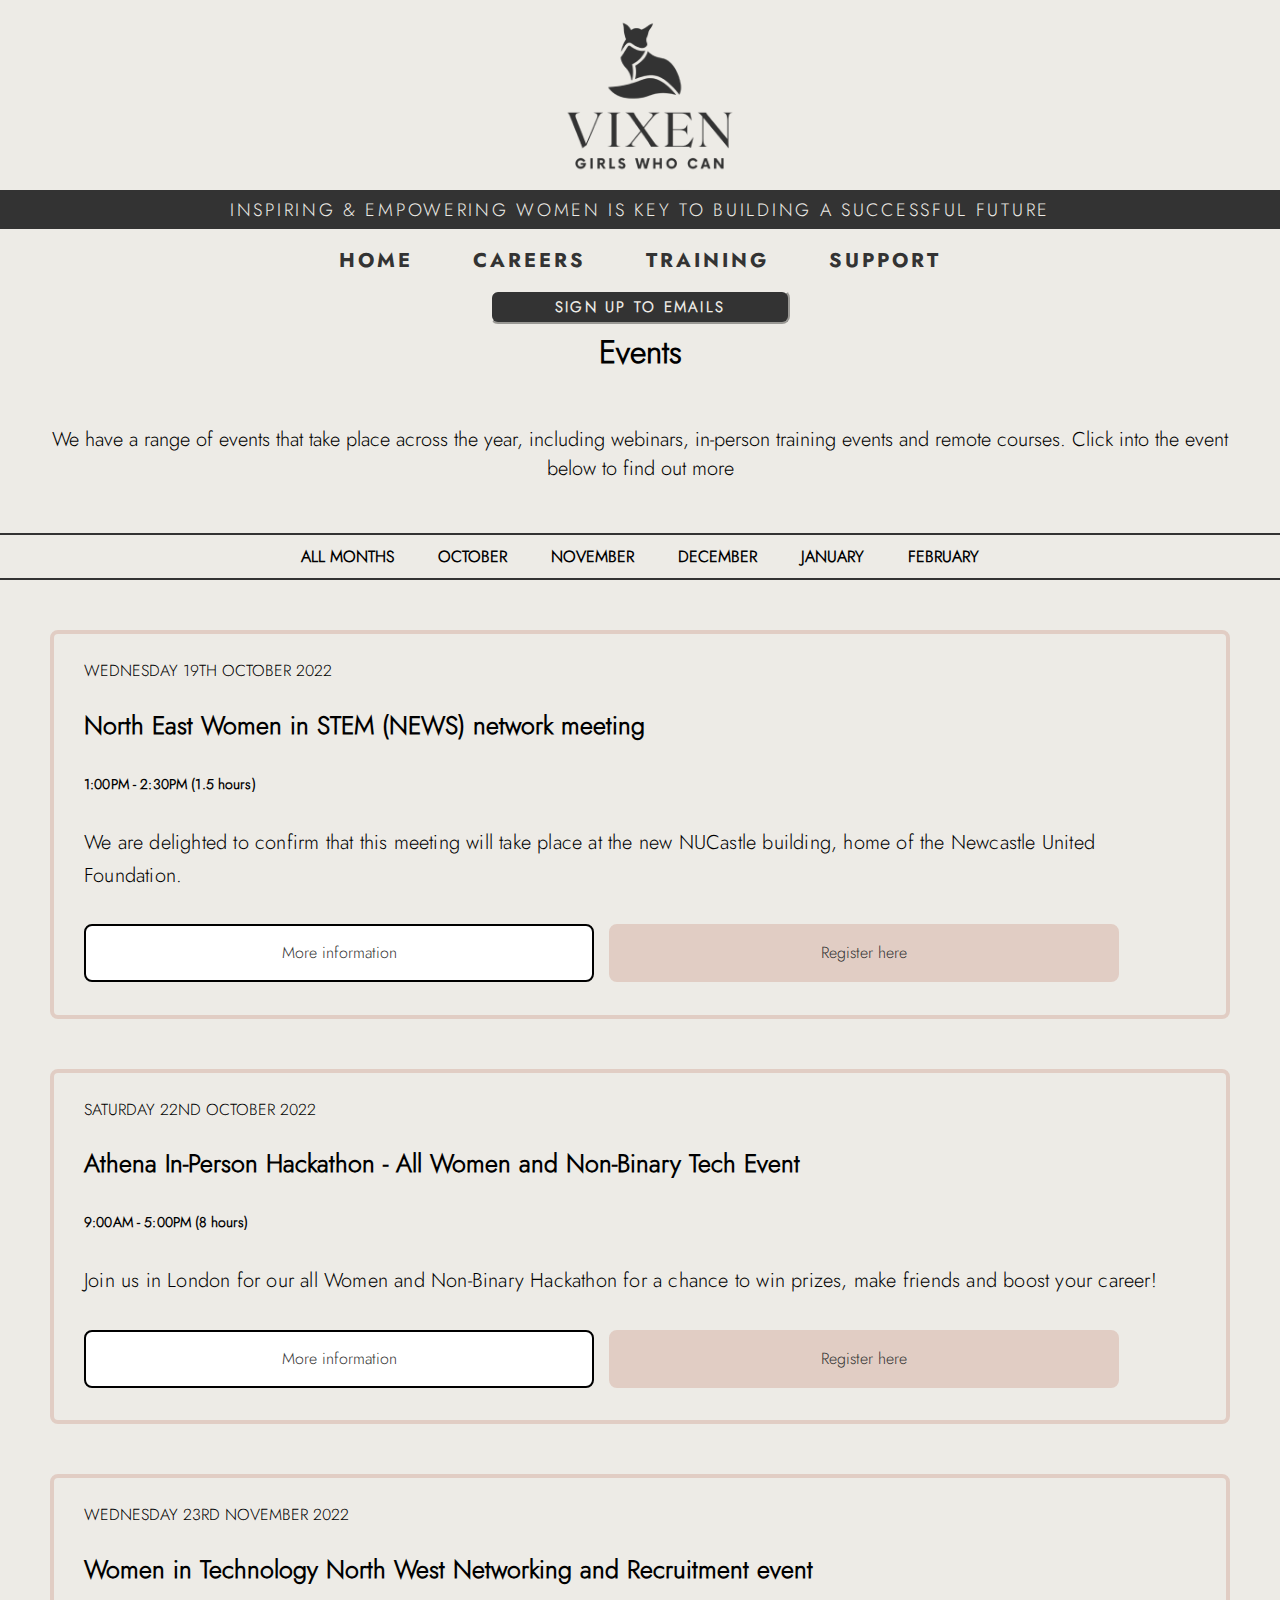
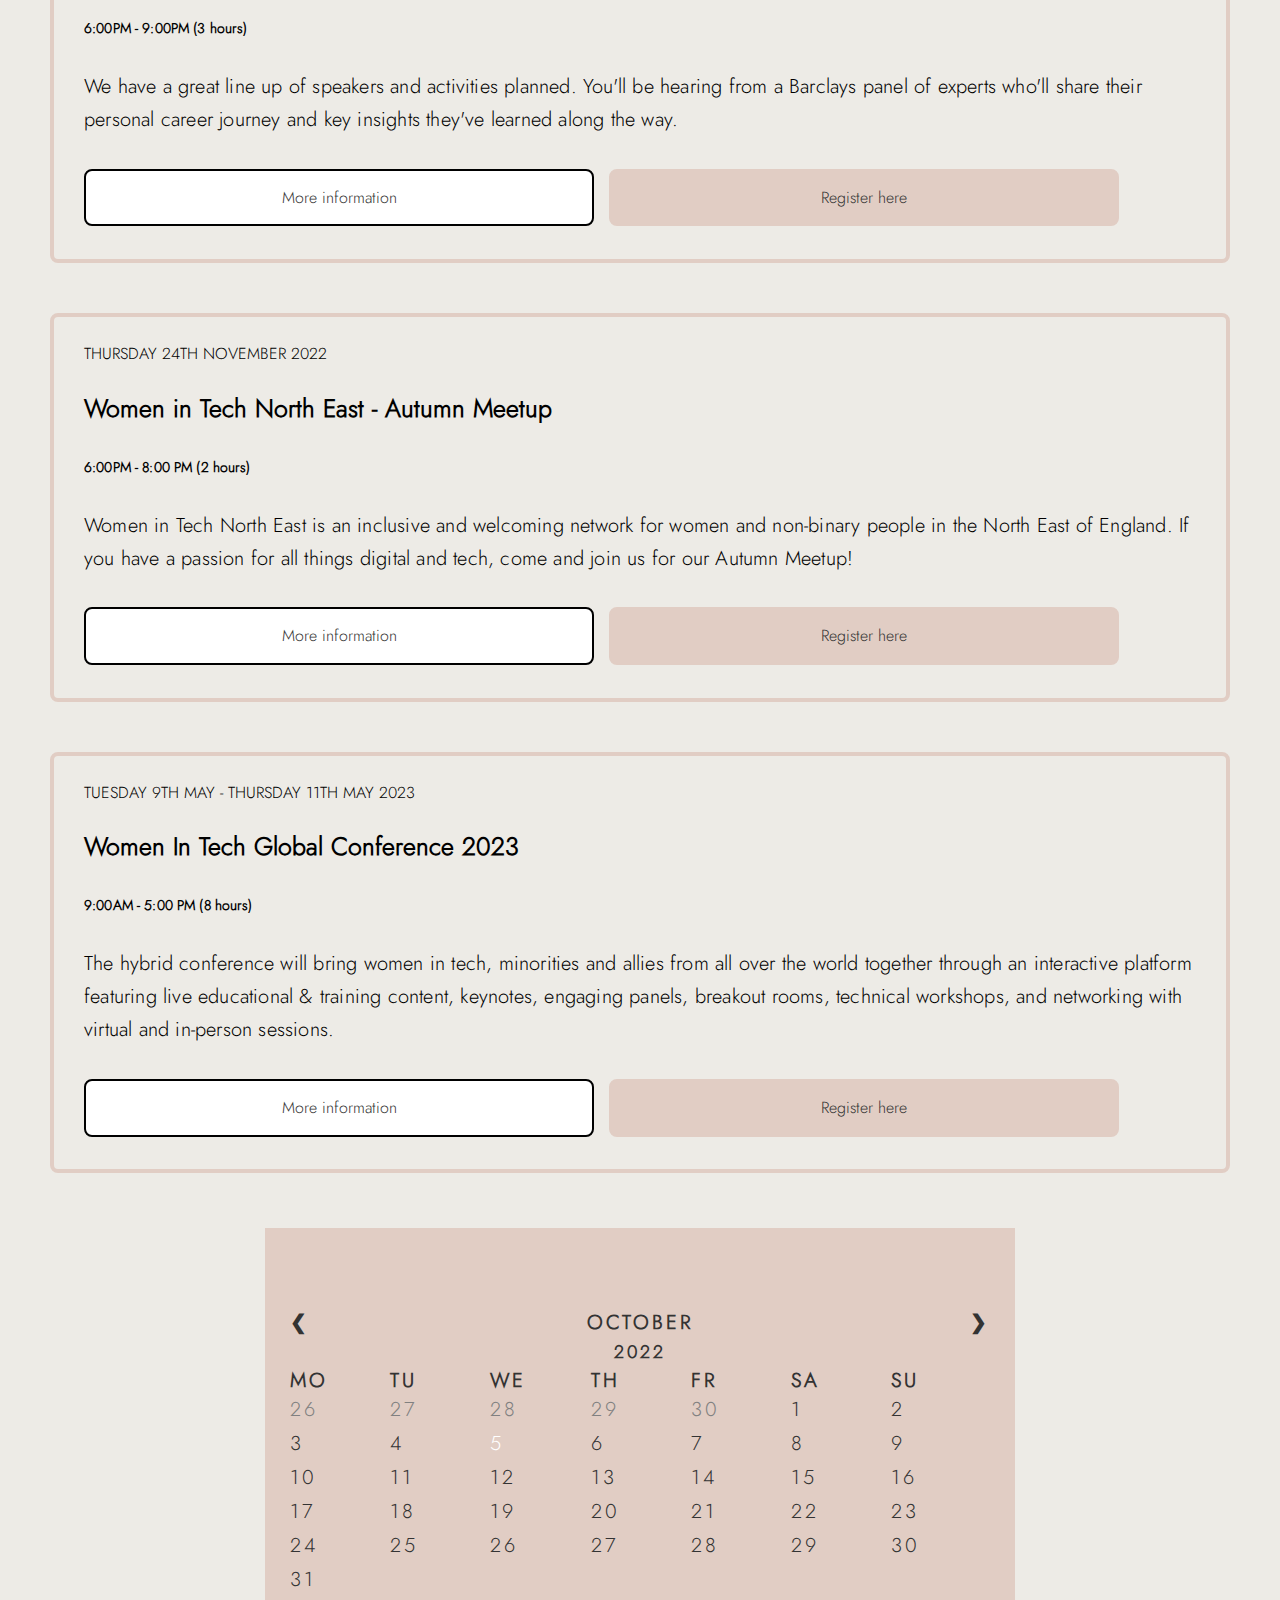
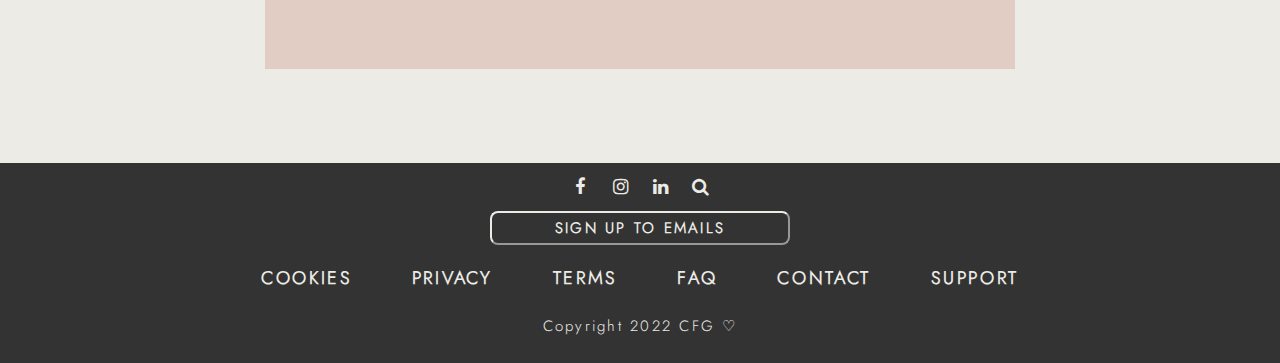
==== Events.html @ a53669ac "Added mobile compatible css Reorganised site structure" ====
<!DOCTYPE html dir="ltr" lang=en-GB">
<html>

<head>
    <meta charset="UTF-8" />
    <meta http-equiv="X-UA-Compatible" content="IE=edge" />
    <meta name="viewport" content="width=device-width, initial-scale=1.0" />

    <link href="Content/CSS/Nav.css" rel="stylesheet">
    <link href="Content/CSS/Events.css" rel="stylesheet">
    <link href="Content/CSS/BaseCode.css" rel="stylesheet">
    <link rel="stylesheet" href="https://cdnjs.cloudflare.com/ajax/libs/font-awesome/4.7.0/css/font-awesome.min.css" />
</head>

<body>
    <header>
        <div class="header">
            <div class="logo">
                <img src="Content/Images/Vixen.png" />
            </div>
            <div style="display:none;">
                <div id="login">login</div>
                <div id="SignUp">signup</div>
            </div>
            <div class="TitleBar">
                <p>
                    INSPIRING & EMPOWERING WOMEN IS KEY TO BUILDING A SUCCESSFUL FUTURE
                </p>
            </div>
        </div>
        <nav>
            <ul>                
                <li id="AboutUs"><a href="Index.html">Home</a></li>
                <li id="navCareers" class="drop">
                    Careers
                    <ul class="dropDown">
                        <li class="sub-menu"><a href="LinkNotWorkingPage.html">Training</a></li>
                        <li class="sub-menu"><a href="LinkNotWorkingPage.html">CV Guide</a></li>
                    </ul>
                </li>
                <li id="navTraining" class="drop">
                    Training
                    <ul class="dropDown">
                        <li class="sub-menu"><a href="LinkNotWorkingPage.html">css</a></li>
                        <li class="sub-menu"><a href="LinkNotWorkingPage.html">javascript</a></li>
                        <li class="sub-menu"><a href="LinkNotWorkingPage.html">php</a></li>
                        <li class="sub-menu"><a href="LinkNotWorkingPage.html">python</a></li>
                    </ul>
                </li>
                <li class="drop">
                    Support
                    <ul class="dropDown">
                        <li class="sub-menu"><a href="LinkNotWorkingPage.html">Network</a></li>
                        <li class="sub-menu"><a href="events.html">Events</a></li>
                        <li class="sub-menu"><a href="LinkNotWorkingPage.html">Contact Us</a></li>
                        <li class="sub-menu"><a href="LinkNotWorkingPage.html">Blog</a></li>
                    </ul>
                </li>
            </ul>
        </nav>
        <div id="signUptoEmails" class="buttonDiv">
            <button id="signup" class="button buttonLight" onclick="signMeUp()">Sign up to emails</button>
        </div>
    </header>

    <h1>Events</h1>
    <div class="description">
        <p>
            We have a range of events that take place across the year, including webinars, in-person training events and
            remote courses. Click into the event below to find out more
        </p>
    </div>
    <div class="months">
        <p>ALL MONTHS</p>
        <p>OCTOBER</p>
        <p>NOVEMBER</p>
        <p>DECEMBER</p>
        <p>JANUARY</p>
        <p>FEBRUARY</p>
    </div>
    <div class="eventsbox">
        <p>WEDNESDAY 19TH OCTOBER 2022</p>
        <div class="title">
            <p><strong>North East Women in STEM (NEWS) network meeting</strong></p>
        </div>
        <div class="time">
            <p><strong>1:00PM - 2:30PM (1.5 hours)</strong></p>
        </div>
        <div class="info">
            <p>
                We are delighted to confirm that this meeting will take place at the new NUCastle building, home of the
                Newcastle United Foundation.
            </p>
        </div>
        <div class="container">
            <div class="btn1">
                <a style="color: #333333;"
                   href=https://www.eventbrite.co.uk/e/north-east-women-in-stem-news-network-meeting-tickets-388492761307>
                    More
                    information
                </a>
            </div>
            <div class="btn2">
                <a style="color: #333333;"
                   href=https://www.eventbrite.co.uk/e/north-east-women-in-stem-news-network-meeting-tickets-388492761307>
                    Register
                    here
                </a>
            </div>
        </div>
    </div>
    <div class="eventsbox">
        <p>SATURDAY 22ND OCTOBER 2022</p>
        <div class="title">
            <p><strong>Athena In-Person Hackathon - All Women and Non-Binary Tech Event</strong></p>
        </div>
        <div class="time">
            <p><strong>9:00AM - 5:00PM (8 hours)</strong></p>
        </div>
        <div class="info">
            <p>
                Join us in London for our all Women and Non-Binary Hackathon for a chance to win prizes, make friends and
                boost your career!
            </p>
        </div>
        <div class="container">
            <div class="btn1">
                <a style="color: #333333;"
                   href=https://www.eventbrite.co.uk/e/athena-in-person-hackathon-all-women-and-non-binary-tech-event-tickets-398777784087?aff =erelexpmlt>
                    More
                    information
                </a>
            </div>
            <div class="btn2">
                <a style="color: #333333;"
                   href=https://www.eventbrite.co.uk/e/athena-in-person-hackathon-all-women-and-non-binary-tech-event-tickets-398777784087?aff =erelexpmlt>
                    Register
                    here
                </a>
            </div>
        </div>
    </div>
    <div class="eventsbox">
        <p>WEDNESDAY 23RD NOVEMBER 2022</p>
        <div class="title">
            <p><strong>Women in Technology North West Networking and Recruitment event</strong></p>
        </div>
        <div class="time">
            <p><strong>6:00PM - 9:00PM (3 hours)</strong></p>
        </div>
        <div class="info">
            <p>
                We have a great line up of speakers and activities planned. You'll be hearing from a Barclays panel of
                experts who'll share their personal career journey and key insights they've learned along the way.
            </p>
        </div>
        <div class="container">
            <div class="btn1">
                <a style="color: #333333;"
                   href=https://www.eventbrite.co.uk/e/women-in-technology-north-west-networking-and-recruitment-event-tickets-411540828697?aff =ebdssbdestsearch&keep_tld =1>
                    More
                    information
                </a>
            </div>
            <div class="btn2">
                <a style="color: #333333;"
                   href=https://www.eventbrite.co.uk/e/women-in-technology-north-west-networking-and-recruitment-event-tickets-411540828697?aff =ebdssbdestsearch&keep_tld =1>
                    Register
                    here
                </a>
            </div>
        </div>
    </div>
    <div class="eventsbox">
        <p>THURSDAY 24TH NOVEMBER 2022</p>
        <div class="title">
            <p><strong>Women in Tech North East - Autumn Meetup</strong></p>
        </div>
        <div class="time">
            <p><strong>6:00PM - 8:00 PM (2 hours)</strong></p>
        </div>
        <div class="info">
            <p>
                Women in Tech North East is an inclusive and welcoming network for women and non-binary people in the
                North East of England. If you have a passion for all things digital and tech, come and join us for our
                Autumn Meetup!
            </p>
        </div>
        <div class="container">
            <div class="btn1">
                <a style="color: #333333;"
                   href=https://allevents.in/gateshead/women-in-tech-north-east-autumn-meetup/10000405834330407>
                    More
                    information
                </a>
            </div>
            <div class="btn2">
                <a style="color: #333333;"
                   href=https://allevents.in/gateshead/women-in-tech-north-east-autumn-meetup/10000405834330407>
                    Register
                    here
                </a>
            </div>
        </div>
    </div>
    <div class="eventsbox">
        <p>TUESDAY 9TH MAY - THURSDAY 11TH MAY 2023</p>
        <div class="title">
            <p><strong>Women In Tech Global Conference 2023</strong></p>
        </div>
        <div class="time">
            <p><strong>9:00AM - 5:00 PM (8 hours)</strong></p>
        </div>
        <div class="info">
            <p>
                ​​​The hybrid conference will bring women in tech, minorities and allies from all over the world together
                through an interactive platform featuring live educational & training content, keynotes, engaging
                panels, breakout rooms, technical workshops, and networking with virtual and in-person sessions.
            </p>
        </div>
        <div class="container">
            <div class="btn1">
                <a style="color: #333333;" href=https://shop.womentech.net/collections/frontpage>
                    More
                    information
                </a>
            </div>
            <div class="btn2">
                <a style="color: #333333;" href=https://www.womentech.net/register-interest>
                    Register
                    here
                </a>
            </div>
        </div>
    </div>
    <div class="calendar">
        <div class="month">
            <ul>
                <li class="prev">&#10094;</li>
                <li class="next">&#10095;</li>
                <li class="current">OCTOBER<br><span style="font-size:18px">2022</span></li>
            </ul>
            <ul class="weekdays">
                <li>Mo</li>
                <li>Tu</li>
                <li>We</li>
                <li>Th</li>
                <li>Fr</li>
                <li>Sa</li>
                <li>Su</li>
            </ul>
            <ul class="days">
                <li><span class="past">26</span></li>
                <li><span class="past">27</span></li>
                <li><span class="past">28</span></li>
                <li><span class="past">29</span></li>
                <li><span class="past">30</span></li>
                <li>1</li>
                <li>2</li>
                <li>3</li>
                <li>4</li>
                <li><span class="active">5</span></li>
                <li>6</li>
                <li>7</li>
                <li>8</li>
                <li>9</li>
                <li>10</li>
                <li>11</li>
                <li>12</li>
                <li>13</li>
                <li>14</li>
                <li>15</li>
                <li>16</li>
                <li>17</li>
                <li>18</li>
                <li>19</li>
                <li>20</li>
                <li>21</li>
                <li>22</li>
                <li>23</li>
                <li>24</li>
                <li>25</li>
                <li>26</li>
                <li>27</li>
                <li>28</li>
                <li>29</li>
                <li>30</li>
                <li>31</li>
        </div>
    </div>
</body>
<footer>
    <div id="socialMediaIcons">
        <a href="https://www.facebook.com/codefirstgirls/" class="fa fa-facebook" target="_blank"></a>
        <a href="https://www.instagram.com/codefirstgirls/?hl=en" class="fa fa-instagram" target="_blank"></a>
        <a href="https://www.linkedin.com/company/code-first-girls" class="fa fa-linkedIn" target="_blank"></a>
        <a href="https://www.google.co.uk" class="fa fa-search" target="_blank"></a>
    </div>
    <div id="signUptoEmails">
        <button>Sign up to emails</button>
    </div>

    <nav class="footer">
        <ul>
            <li>Cookies</li>
            <li>Privacy</li>
            <li>Terms</li>
            <li>FAQ</li>
            <li>Contact</li>
            <li>Support</li>
        </ul>
    </nav>
    <div class="Copyright">Copyright 2022 CFG ♡</div>
</footer>

</html>
---- Content/CSS/Nav.css ----
@font-face {
    font-family: "JostBold";
    src: url(../Fonts/Jost-Bold.ttf);
}

nav {
    margin-top: 25px;
    font-family: "JostBold";  
    z-index: 10;
}
 
 nav ul {
    display: flex;
    align-items: center;
    justify-content: center;
    list-style: none;
    gap: 10px;
    margin: 0
  }

  nav ul li {
    padding: 10px 25px;
    color: #333333;
    text-transform: uppercase;
    font-weight: 700;
    letter-spacing: 0.15em;
    cursor: pointer;
    font-size: 20px;
    
  }
  nav ul li:hover {
      background: rgba(255, 255, 255, 0.7);
      color: black;
      transition: all 0.3s ease-in-out;
  }

  /* drop down */

  .drop {
    position: relative;
    z-index: 10;
  }
  .dropDown {
    position: absolute;
    gap: 15px;
    flex-direction: column;
    top: calc(100%);
    left: 0%;
    width: 100%;
    opacity: 0;
    visibility: hidden;
    background-color:rgba(255, 255, 255, 1);
    z-index: 10;  
  }

  .dropDown:first-child {
    padding-top: 10px;
  }

  .drop:hover .dropDown {
    opacity: 1;
    visibility: visible;
    transition: all 0.4s ease-in;
  }

  .dropDown li {
    white-space: nowrap;  
  }

  .dropDown .sub-menu:hover {
    background: rgba(255, 255, 255, 1);
    color: #333333;
  }
  .sub-menu {
    width: 100%;
    text-align: center;
    padding-top: 0px;
    padding-bottom: 0px;
    padding-left: 0px;
    padding-right: 0px;
    z-index: 10;
    
  }

@media screen and (max-width:800px) {

    nav {
        margin-top: 0px
    }

    nav ul li {
        padding-left:10px;
        padding-right:10px;
    }

    #home, #navCareers, #navTraining, #navTerms, #navContact #navFAQ {
        display:none;
    }
}
---- Content/CSS/Events.css ----
@font-face {
    font-family: "JostNormal";
    src: url(../Fonts/Jost-Light.ttf);
}

* {
    margin: 0;
    padding: 0;
}

body {
    background-color: EDEBE6;
    font-family: "JostNormal";
}

.header {
    height: 211px;
    width: 100%;
    left: 0px;
    right: 0px;
}

.header img {
    position: absolute;
    width: 198px;
    height: 178px;
    left: calc(50% - 89px);
    top: 13px;
}

#SignUp,
#login {
    float: right;
}

.logo {
    padding-bottom: 20px;
}

.TitleBar {
    position: relative;
    width: 100%;
    height: 39px;
    top: 170px;
    background: #333333;
    color: #edebe6;
    letter-spacing: 0.15em;
    display: flex;
    align-items: center;
    text-align: center;
    justify-content: center;
    font-size: 18px;
    font-weight: 400;
}


#socialMediaIcons {
    display: flex;
    justify-content: center;
    align-items: center;
    padding-top: 5px;
}

#socialMediaIcons a {
    color: #edebe6;
}

.fa,
.fa:visited {
    color: #edebe6;
    padding: 5px;
    font-size: 20px;
    margin: 5px;
    width: 20px;
    text-align: center;
    text-decoration: none;
}

.fa:hover {
    opacity: 0.7;
    transition: all 0.3s ease-in-out;
}

#signUptoEmails {
    display: flex;
    justify-content: center;
    align-items: center;
}

#signUptoEmails button {
    background-color: #333333;
    color: #edebe6;
    border-radius: 8px;
    border-color: #edebe6;
    margin: 5px;
    padding: 10px;

    font-family: "JostNormal";
    font-style: normal;
    font-weight: 500;
    font-size: 15px;
    line-height: 20px;
    text-align: center;
    letter-spacing: 0.15em;
}

#signUptoEmails button:hover {
    background-color: #edebe6;
    color: #333333;
    transition: all 0.3s ease-in-out;
}

footer {
    height: 200px;
    margin-top: 15px;
}

.footer ul li,
footer {
    background-color: #333333;
    color: #edebe6;
    font-family: "JostNormal";
    font-size: 18px;
}

.Copyright {
    font-size: 15px;
    line-height: 50px;
    text-align: center;
    font-weight: 300;
    letter-spacing: 0.15em;
}

.footer {
    margin-top: 5px;
}

.search {
    background-color: gray;
    display: flex;
    flex-direction: column;
    align-items: flex-start;
    padding: 0px;
    gap: 30px;
    width: 1199px;
    height: 66px;

}

h1 {
    text-align: center;
}

.description {
    font-size: 20px;
    text-align: center;
    padding: 50px;
    display: flex;
    align-items: center;
    flex-direction: column;
}

.months {
    flex-direction: row;
    align-items: center;
    text-align: center;
    justify-content: center;
    display: flex;
    gap: 44px;
    padding: 10px;
    font-weight: bold;
    border-top: 2px solid #333333;
    border-bottom: 2px solid #333333;
}

.eventsbox {
    background-color: #EDEBE6;
    display: block;
    padding: 60px;
    border: solid #E1CDC4 4px;
    display: flex;
    flex-direction: column;
    justify-content: center;
    align-items: flex-start;
    padding: 30px;
    gap: 30px;
    border-radius: 8px;
    margin: 50px;
    line-height: 85%;
}

.title {
    font-style: normal;
    font-weight: 700;
    font-size: 25px;
    line-height: 140.62%;
}

.time {
    font-style: normal;
    font-weight: 700;
    font-size: 14px;
    line-height: 165%;
    letter-spacing: 0.01em;
}

.info {
    font-style: normal;
    font-weight: 500;
    font-size: 20px;
    line-height: 165%;
    letter-spacing: 0.01em;
}

.btn1 {
    color: #333333;
    padding: 20px 40px;
    gap: 10px;
    background-color: white;
    border: solid black 2px;
    border-radius: 8px;
    width: 100%;
    display: inline-block;
    text-align: center;

}

.btn2 {
    color: #333333;
    padding: 20px 40px;
    gap: 10px;
    background-color: #E1CDC4;
    border: solid #E1CDC4 2px;
    border-radius: 8px;
    width: 100%;
    display: inline-block;
    text-align: center;

}

a:link {
    color: #333333;
    text-decoration: none;
}

a:visited {
    color: #333333;
    text-decoration: none;
}

a:hover {
    color: #E1CDC4;
    text-decoration: none;
}

a:active {
    color: #333333;
    text-decoration: none;
}

.container {
    display: flex;
    align-items: center;
    justify-content: center;
    flex-direction: row;
    padding: 0px;
    gap: 15px;
    height: 63px;
    width: 1035px;

}

.calendar {
    width: 700px;
    height: 400px;
    padding: 25px 30px 100px calc(50% - 350px);
    display: flex;
    flex-direction: column;
    justify-content: center;
    align-items: center;
    align-content: center;

}

.month {
    padding: 70px 25px;
    width: 100%;
    background: #E1CDC4;
}

.month ul {
    margin: 0;
    padding: 0;
}

.month ul li {
    color: #333333;
    font-size: 20px;
    text-transform: uppercase;
    letter-spacing: 3px;
    list-style-type: none;
}

.month .prev {
    float: left;
    padding-top: 10px;
    list-style-type: none;
    font-weight: bolder;
}

.month .next {
    float: right;
    padding-top: 10px;
    list-style-type: none;
    font-weight: bolder;
}

.month .current {
    padding-top: 10px;
    text-align: center;
    list-style-type: none;
    font-weight: bolder;
}

.weekdays {
    margin: 0;
    padding: 10px 0;
    background-color: #E1CDC4;
    font-weight: bold;
}

.weekdays li {
    display: inline-block;
    width: 13.6%;
    color: #333333;
}

.days {
    padding: 10px 0;
    background: #E1CDC4;
    margin: 0;
}

.days li {
    list-style-type: none;
    display: inline-block;
    width: 13.6%;
    margin-bottom: 5px;
    font-size: 12px;
    color: #E1CDC4;
}

.days li .active {
    padding: 0px;
    background: #E1CDC4;
    color: white !important;
}

.days li .past {
    padding: 0px;
    background: #E1CDC4;
    color: grey !important;
}
---- Content/CSS/BaseCode.css ----
@font-face {
    font-family: "JostNormal";
    src: url(../Fonts/Jost-Light.ttf);
}

* {
  margin: 0;
  padding: 0;
}

body {
  background-color: EDEBE6;
  font-family: "JostNormal";
}

.header {
  height: 211px;
  width: 100%;
  left: 0px;
  right: 0px;
}

.header img {
  position: absolute;
  width: 198px;
  height: 178px;
  left: calc(50% - 89px);
  top: 13px;
}

#SignUp,
#login {
  float: right;
}

.logo {
  padding-bottom:20px;
}

.TitleBar {
  position: relative;
  width: 100%;
  height: 39px;
  top: 170px;
  background: #333333;
  color: #edebe6;
  letter-spacing: 0.15em;
  display: flex;
  align-items: center;
  text-align: center;
  justify-content: center;
  font-size: 18px;
  font-weight: 400;
}

#careerOpportunities {
  display: block;
  width: 832px;
  margin: auto;
}

#careerOpportunities h4 {
  font-family: "Jost";
  font-style: normal;
  font-weight: 400;
  font-size: 50px;
  line-height: 50px;
  align-items: center;
  text-align: center;

  color: #333333;
}

#careerOpportunities p {
  position: relative;
  padding: 50px, 200px;

  font-family: "Jost";
  font-style: normal;
  font-weight: 300;
  font-size: 20px;
  line-height: 30px;
  align-items: center;
  text-align: center;
  letter-spacing: 0.15em;

  color: #000000;
}

.careerCarousel {
  position: relative;
}

.careerCarouselPanel {
  display: flex;
  justify-content: center;
  align-items: center;
}

.careerBox {
  box-sizing: border-box;
  width: 337px;
  height: 381px;
  left: 71px;
  top: 2716px;
  margin: 20px;

  border: 3px solid #e1cdc4;
  border-radius: 8px;
}

.careerBox h6 {
  font-family: "Jost";
  font-style: normal;
  font-weight: 400;
  font-size: 30px;
  line-height: 35px;
  align-items: center;
  text-align: center;

  color: #333333;
}

.careerBox img {
  display: block;
  align-items: center;
  margin: auto;
  padding: 20px;
  width: 50%;
  height: 50%;
}

.applyNowButton {
  width: 259px;
  height: 61px;
  left: 108px;
  top: 2996px;

  background: #e1cdc4;
  border-radius: 8px;
  margin: 30px;

  font-family: "Jost";
  font-style: normal;
  font-weight: 500;
  font-size: 20px;
  line-height: 40px;
  align-items: center;
  text-align: center;
  letter-spacing: 0.15em;

  color: #473f2b;
}

.applyNowButton:hover {
  cursor: pointer;
  opacity: 0.7;
  transition: all 0.3s ease-in-out;
}

#socialMediaIcons {
  display: flex;
  justify-content: center;
  align-items: center;
  padding-top: 5px;
}

#socialMediaIcons a {
  color: #edebe6;
}

.fa,
.fa:visited {
  color: #edebe6;
  padding: 5px;
  font-size: 20px;
  margin: 5px;
  width: 20px;
  text-align: center;
  text-decoration: none;
}

.fa:hover {
  opacity: 0.7;
  transition: all 0.3s ease-in-out;
}

#signUptoEmails {
  display: flex;
  justify-content: center;
  align-items: center;
}

#signUptoEmails button {
  border-radius: 8px;
  margin: 5px;
  padding: 5px;
  width: 300px;
  cursor: pointer;
  font-family: "JostNormal";
  text-transform: uppercase;
  font-style: normal;
  font-weight: 1000;
  font-size: 15px;
  line-height: 20px;
  text-align: center;
  letter-spacing: 0.15em;
}

.buttonDark {
  background-color: #333333;  
  border-color: #edebe6;
  color: #edebe6;
}
.buttonDark:hover {
  background-color: #edebe6;
  color: #333333;
  transition: all 0.3s ease-in-out;
}

.buttonLight {
  background-color:#edebe6;   
  border-color: #333333;
  color: #333333;
}
.buttonLight:hover {  
  background-color: #333333;
  color: #edebe6;
  transition: all 0.3s ease-in-out;
}



footer {
  height: 200px;
  margin-top: 15px;
}

.footer ul li,
footer {
  background-color: #333333;
  color: #edebe6;
  font-family: "JostNormal";
  font-size: 18px;
}

.Copyright {
  font-size: 15px;
  line-height: 50px;
  text-align: center;
  font-weight: 300;
  letter-spacing: 0.15em;
}

.footer {
  margin-top: 5px;
}

.testimonials {
  padding: 20px;
  border: 20px;
  margin: 50px;
  
}

.testimonials img{
  object-fit: contain;
}

#testimonialsHeader {
  font-family: Jost;
  font-size: 50;
  line-height: 50px;
  text-align: center;
  font-weight: 300;
  margin-bottom: 0px;
  padding-top:15px;
  padding-bottom:15px;
  margin-left: 50px;
  margin-right: 50px;
  border-radius: 10px;
  color: #333333;
}

#testimonial1 {
  line-height: 30px;
  text-align: center;
  font-weight: 300;
  letter-spacing: 0.05em;
}

#testimonial1 img {
  background: #FAE0D9;
  border-radius: 15px;
  box-shadow: 0px 3px #c0c0c0;

}

#testimonial2 {
  line-height: 30px;
  text-align: center;
  font-weight: 300;
  letter-spacing: 0.05em;
}

#testimonial2 img {
  background: #EBDDD2;
  border-radius: 15px;
  box-shadow: 0px 3px #c0c0c0;

}

#testimonial3 {
  line-height: 30px;
  text-align: center;
  font-weight: 300;
  letter-spacing: 0.05em;
}

#testimonial3 img {
  background: #FAECE5;
  border-radius: 15px;
  box-shadow: 0px 3px #c0c0c0;
}

.flex-container {
  display: flex;
  flex-direction: row;
  justify-content: space-evenly;
}

.strapline {
  color: #473F2B;
  font-size: 70;
  font-family: Jost;
  text-align: center;
  padding-left: 10%;
  padding-right: 10%;
  padding-bottom: 50px;
}

#counter {
  font-family: Jost;
  font-size: 70;
}

.stats {
  padding: 20px;
  border: 20px;
  margin-bottom: 50px;
  margin-left: 50px;
  margin-right: 50px;
  border-radius: 10px;
  text-align: center;
  background-color: rgb(131, 128, 100, 0.7);
  text-transform: uppercase;
  color: #473F2B;
  font-size: 18;
  font-weight: bold;
}

/* unvisited link */
a:link {
  color: #333333;
  text-decoration: none;
}

/* visited link */
a:visited {
  color: #333333;
  text-decoration: none;
}

/* mouse over link */
a:hover {
  color: #e1cdc4;
  text-decoration: none;
}

/* selected link */
a:active {
  color: #333333;
  text-decoration: none;
}

@media screen and (max-width:1000px) {
    .TitleBar {
        height: 95px;
        top: 120px;
    }

    .slideshow {
        display: none;
    }

    .header {
        height: 245px;
    }

    .header img {
        width: 138.6px;
        height: 124.6px;
        left: calc(50% - 69.3px);
    }

        .header logo {
            padding-bottom: 0px;
        }

    .strapline {
        margin-top:20px;
        font-size: 40px;
    }

    .flex-container {
        flex-direction: column;
    }

    .testimonials {
        padding: 0px;
        border:0px;
        margin:5px;
    }

    #careerOpportunities {
        width: 100%;
        margin-top: 20px;
    }

    #careerOpportunities p {
        margin:20px;
    }

    .careerCarouselPanel {
        flex-direction: column;
    }

    .NotWorking {
        padding-top: 20px;
    }
}
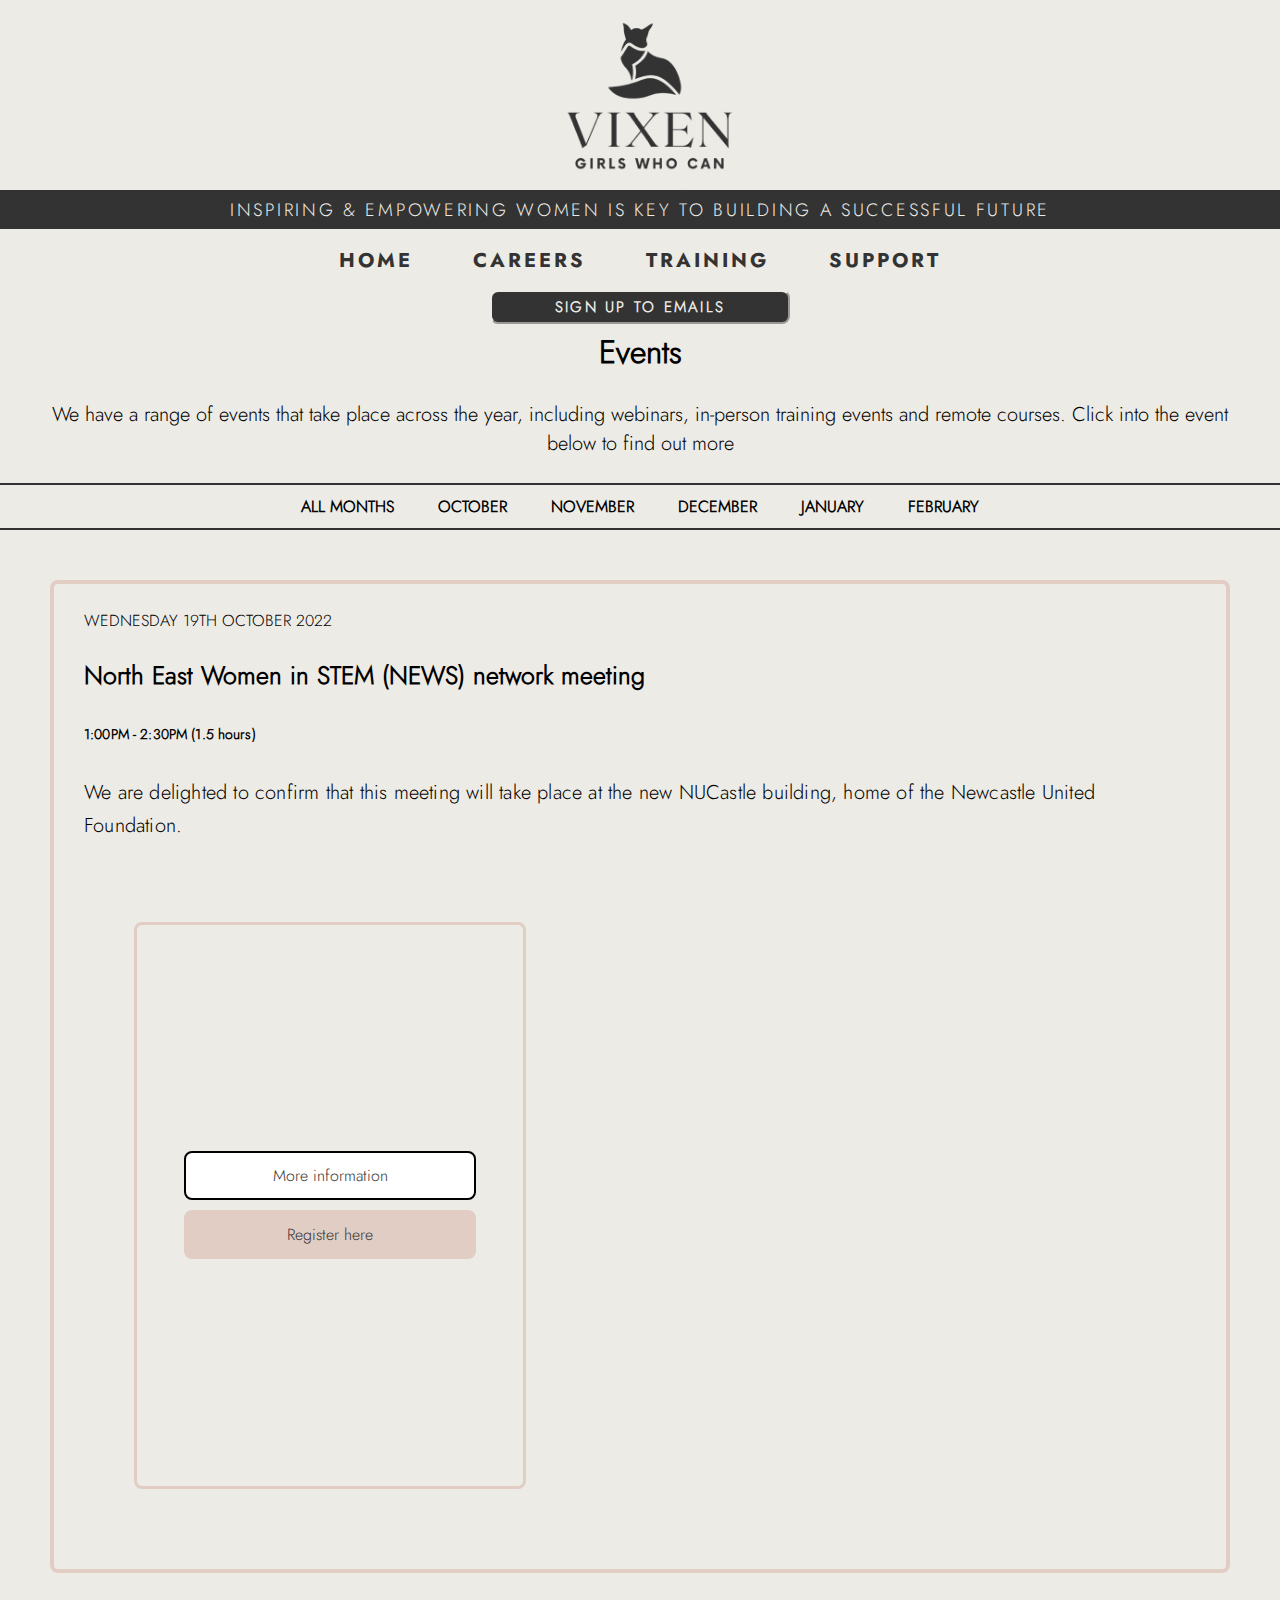
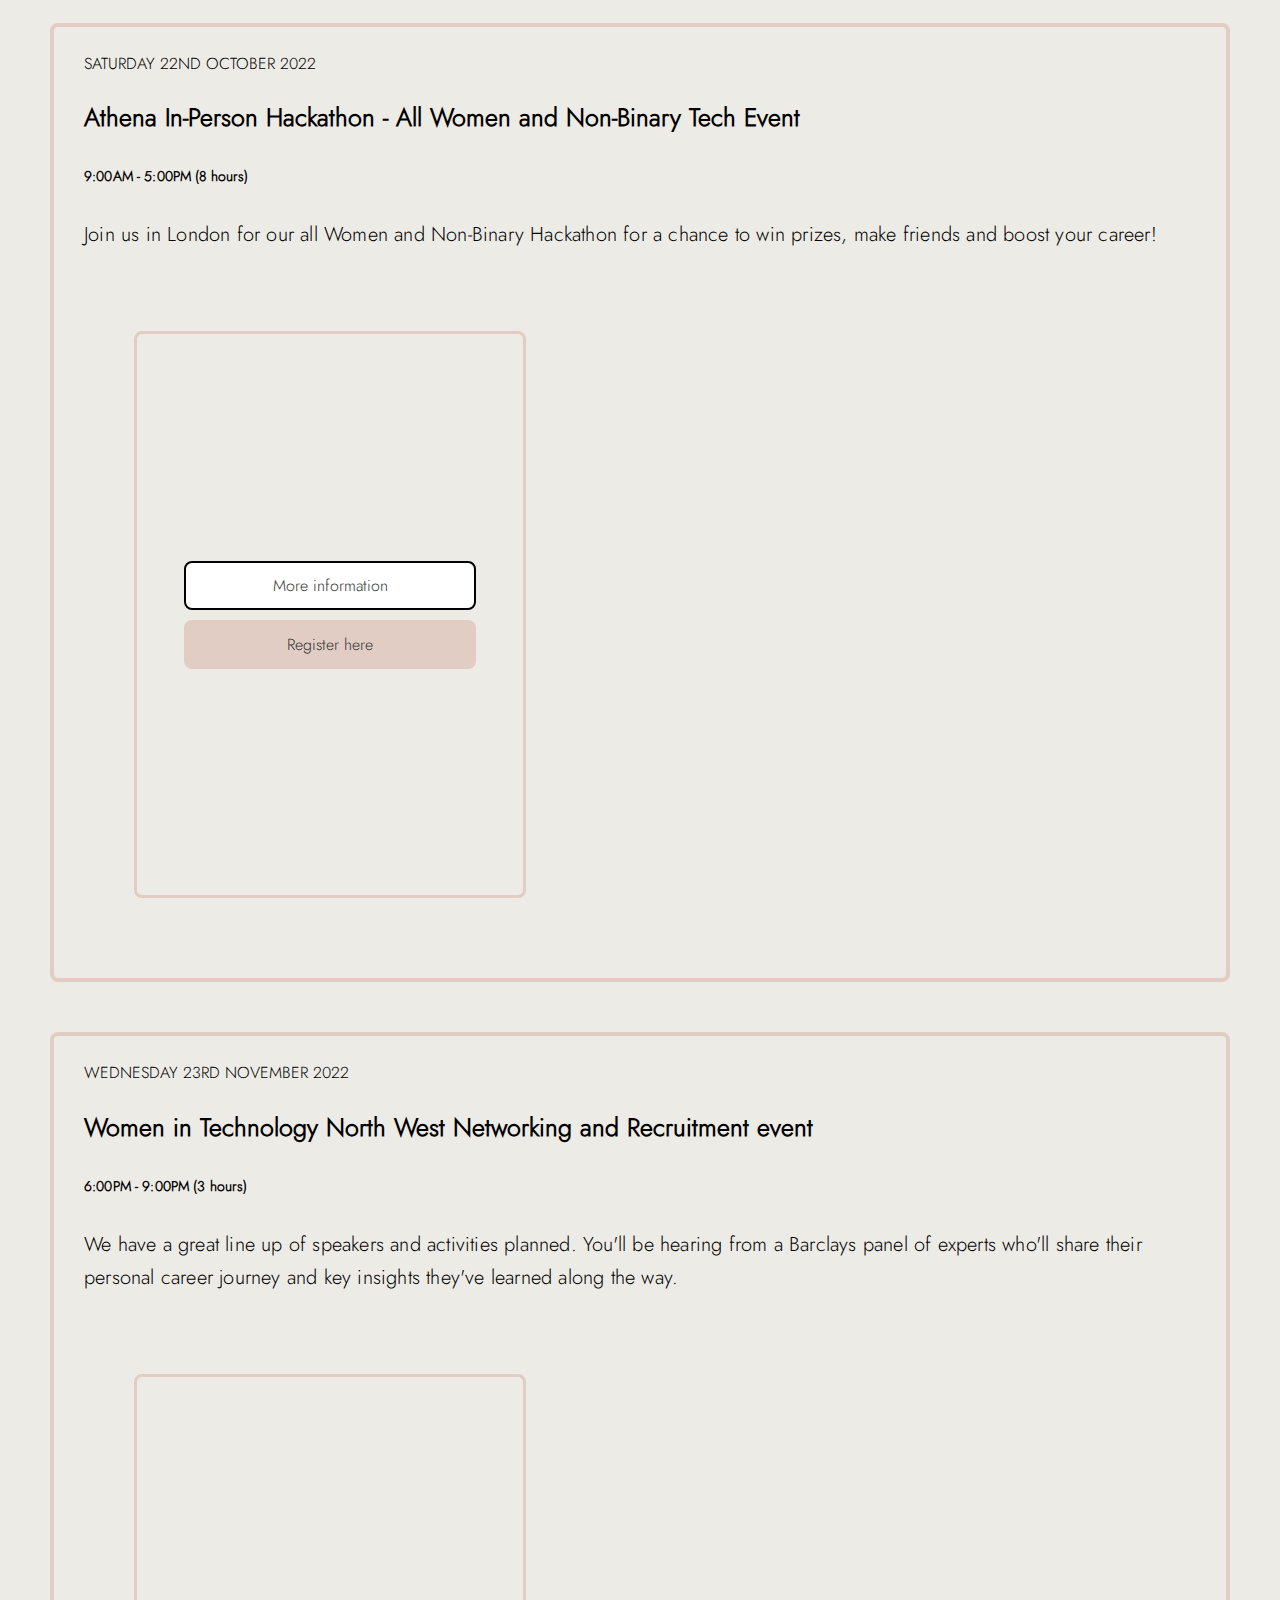
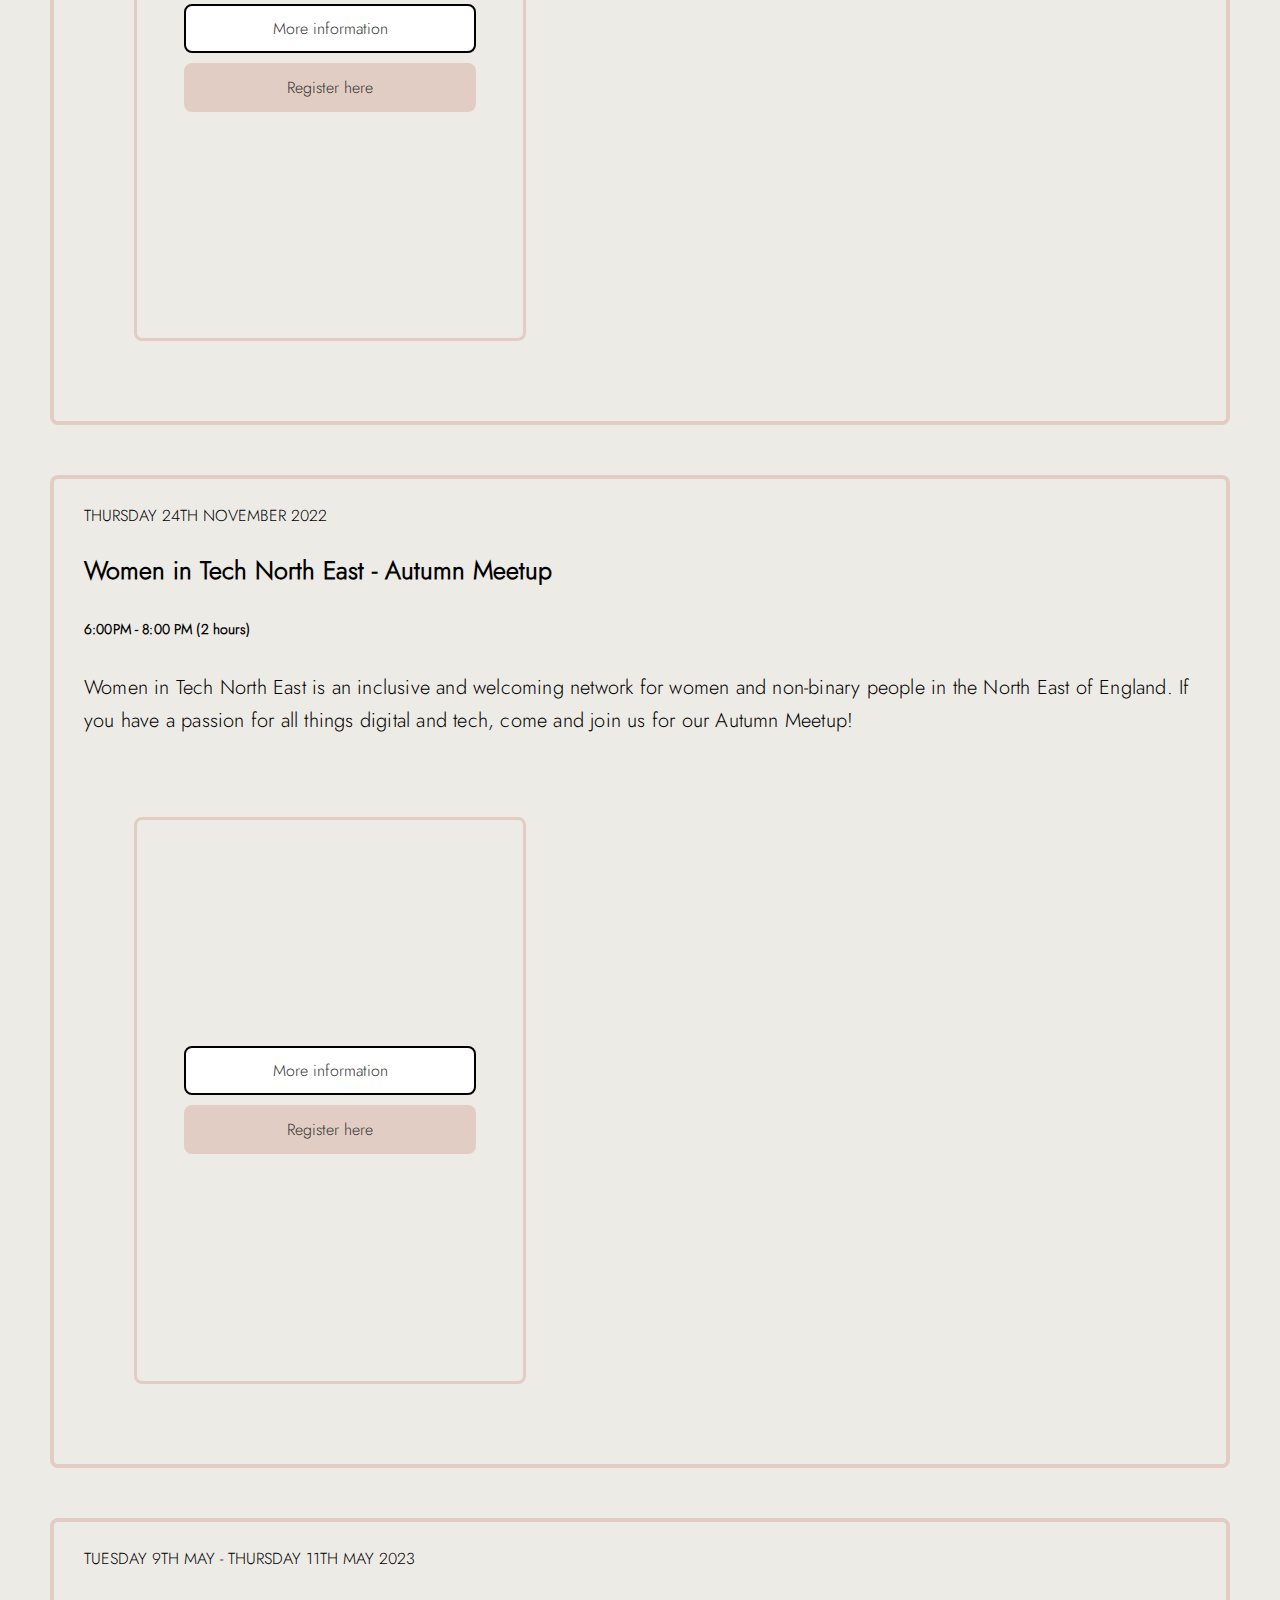
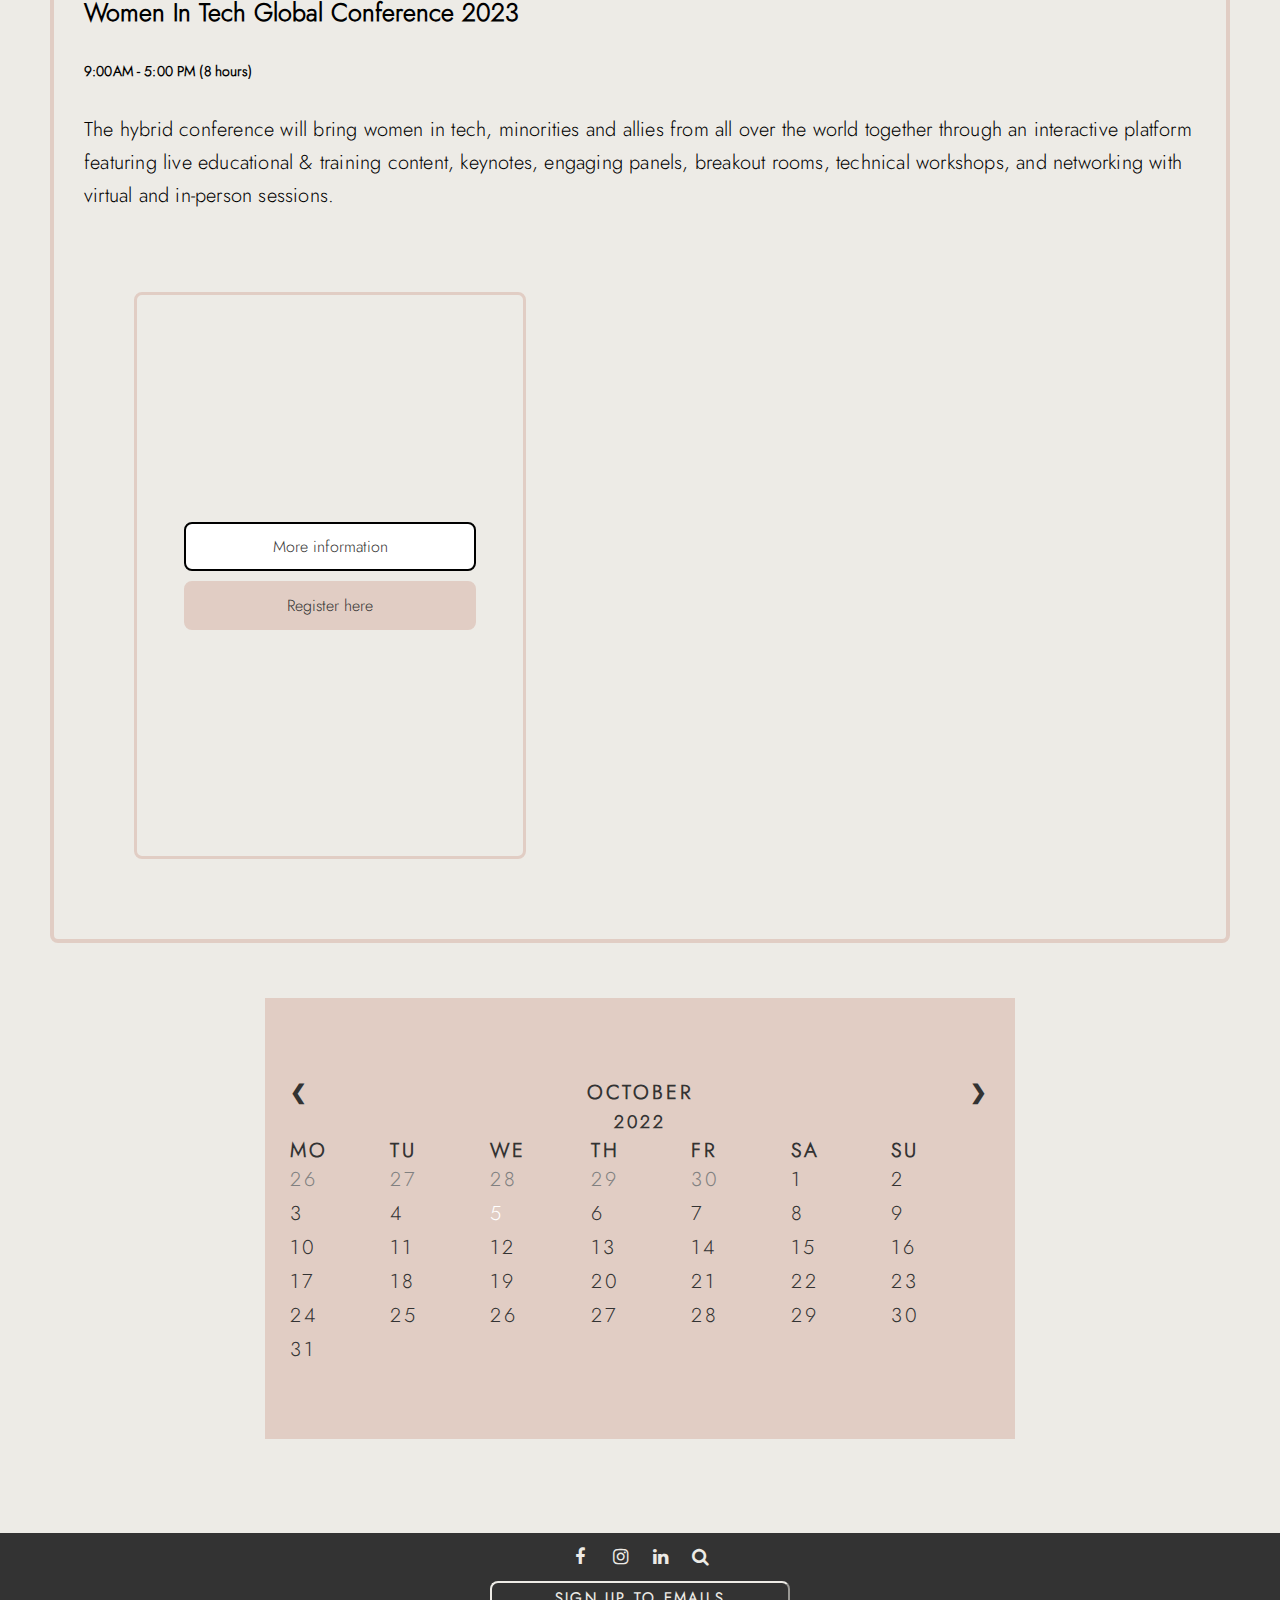
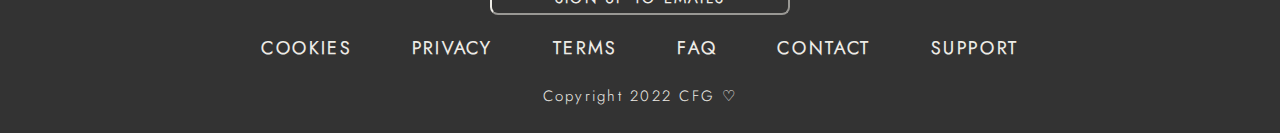
==== commit 7f64abd0: "Fixed mobile compat" ====
--- a/Events.html
+++ b/Events.html
@@ -1,6 +1,6 @@
 <!DOCTYPE html dir="ltr" lang=en-GB">
 <html>
-
+ 
 <head>
     <meta charset="UTF-8" />
     <meta http-equiv="X-UA-Compatible" content="IE=edge" />
--- a/Content/CSS/Nav.css
+++ b/Content/CSS/Nav.css
@@ -2,7 +2,7 @@
     font-family: "JostBold";
     src: url(../Fonts/Jost-Bold.ttf);
 }
-
+ 
 nav {
     margin-top: 25px;
     font-family: "JostBold";  
--- a/Content/CSS/Events.css
+++ b/Content/CSS/Events.css
@@ -2,7 +2,7 @@
     font-family: "JostNormal";
     src: url(../Fonts/Jost-Light.ttf);
 }
-
+ 
 * {
     margin: 0;
     padding: 0;
--- a/Content/CSS/BaseCode.css
+++ b/Content/CSS/BaseCode.css
@@ -12,6 +12,34 @@
   background-color: EDEBE6;
   font-family: "JostNormal";
 }
+
+
+h1 {
+  text-align: center;
+}
+
+.description {
+  font-size: 20px;
+  text-align: center;
+  padding: 25px;
+  display: flex;
+  align-items: center;
+  flex-direction: column;
+}
+
+.jobs {
+  flex-direction: row;
+  text-align: left;
+  align-items: center;
+  justify-content: center;
+  display: flex;
+  gap: 44px;
+  padding: 10px;
+  font-weight: bold;
+  border-top: 2px solid #333333;
+  border-bottom: 2px solid #333333;
+}
+
 
 .header {
   height: 211px;
@@ -51,6 +79,12 @@
   justify-content: center;
   font-size: 18px;
   font-weight: 400;
+}
+
+.column {
+  width: 33.33%;
+  align-self: center;
+  text-align: left;
 }
 
 #careerOpportunities {
@@ -229,6 +263,94 @@
   transition: all 0.3s ease-in-out;
 }
 
+.jobsBoardTitle {
+  padding-top:25px;
+}
+
+.jobsRow {
+  display:flex;
+  flex-wrap: wrap;
+  flex-direction: row;
+  align-items: center;
+  padding:auto;
+  width:100%;
+  justify-content: center;
+}
+ 
+.break {
+  flex-basis: 100%;
+  height: 0;
+}
+
+.container {
+  display: flex;
+  text-align: top;
+  background-color: #EDEBE6;
+  padding: auto;
+  border: solid #E1CDC4 3px;
+  flex-direction: column;
+  padding: 18px;
+  gap: 0px;
+  border-radius: 8px;
+  line-height: 25px;
+  margin: 50px;
+  width:350px;
+  height:525px;
+}
+
+.careerBox img {
+  width:auto !important;
+}
+
+.careerCarouselPanel img {
+  width:350px;
+}
+
+.careerCarouselPanel p {
+  padding-bottom:25px;
+  padding-top:15px;
+}
+
+.careerCarouselPanel h2 {
+  padding-top:10px;
+}
+
+.table {
+  text-align: left;
+  align-content: left;
+
+}
+
+
+.caption {
+  padding-top: 10px;
+}
+
+
+.btn1 {
+  color: #333333;
+  padding: 10px 30px;
+  gap: 10px;
+  background-color: white;
+  border: solid black 2px;
+  border-radius: 8px;
+  width: 65%;
+  display: inline-block;
+  text-align: center;
+  margin-bottom: 10px;
+}
+
+.btn2 {
+  color: #333333;
+  padding: 10px 30px;
+  gap: 10px;
+  background-color: #E1CDC4;
+  border: solid #E1CDC4 2px;
+  border-radius: 8px;
+  width: 65%;
+  display: inline-block;
+  text-align: center;
+}
 
 
 footer {
@@ -384,58 +506,80 @@
 }
 
 @media screen and (max-width:1000px) {
-    .TitleBar {
-        height: 95px;
-        top: 120px;
-    }
-
-    .slideshow {
-        display: none;
-    }
-
-    .header {
-        height: 245px;
-    }
-
-    .header img {
-        width: 138.6px;
-        height: 124.6px;
-        left: calc(50% - 69.3px);
-    }
-
-        .header logo {
-            padding-bottom: 0px;
-        }
-
-    .strapline {
-        margin-top:20px;
-        font-size: 40px;
-    }
-
-    .flex-container {
-        flex-direction: column;
-    }
-
-    .testimonials {
-        padding: 0px;
-        border:0px;
-        margin:5px;
-    }
-
-    #careerOpportunities {
-        width: 100%;
-        margin-top: 20px;
-    }
-
-    #careerOpportunities p {
-        margin:20px;
-    }
-
-    .careerCarouselPanel {
-        flex-direction: column;
-    }
-
-    .NotWorking {
-        padding-top: 20px;
-    }
+  .TitleBar {
+    height: 95px;
+    top: 120px;
+  }
+
+  .slideshow {
+    display: none;
+  }
+
+  .header {
+    height: 245px;
+  }
+
+  .header img {
+    width: 138.6px;
+    height: 124.6px;
+    left: calc(50% - 69.3px);
+  }
+
+  .header logo {
+    padding-bottom: 0px;
+  }
+
+  .strapline {
+    margin-top:20px;
+    font-size: 40px;
+  }
+
+  .flex-container {
+    flex-direction: column;
+  }
+
+  .testimonials {
+    padding: 0px;
+    border:0px;
+    margin:5px;
+  }
+
+  #careerOpportunities {
+    width: 100%;
+    margin-top: 20px;
+  }
+
+  #careerOpportunities p {
+    margin:20px;
+  }
+
+  .careerCarouselPanel {
+    flex-direction: column;
+  }
+
+  .NotWorking {
+    padding-top: 20px;
+  }
+
+  /* Jobs Board */
+  .description {
+    font-size: 20px;
+    text-align: center;
+    padding: 25px;
+    display: flex;
+    align-items: center;
+    flex-direction: column;
+  }
+  
+  #allJobs {
+    display:none;
+  }
+
+  .container {
+    width:320px;
+  }
+
+  .container img {
+    width:300px;
+  }
 }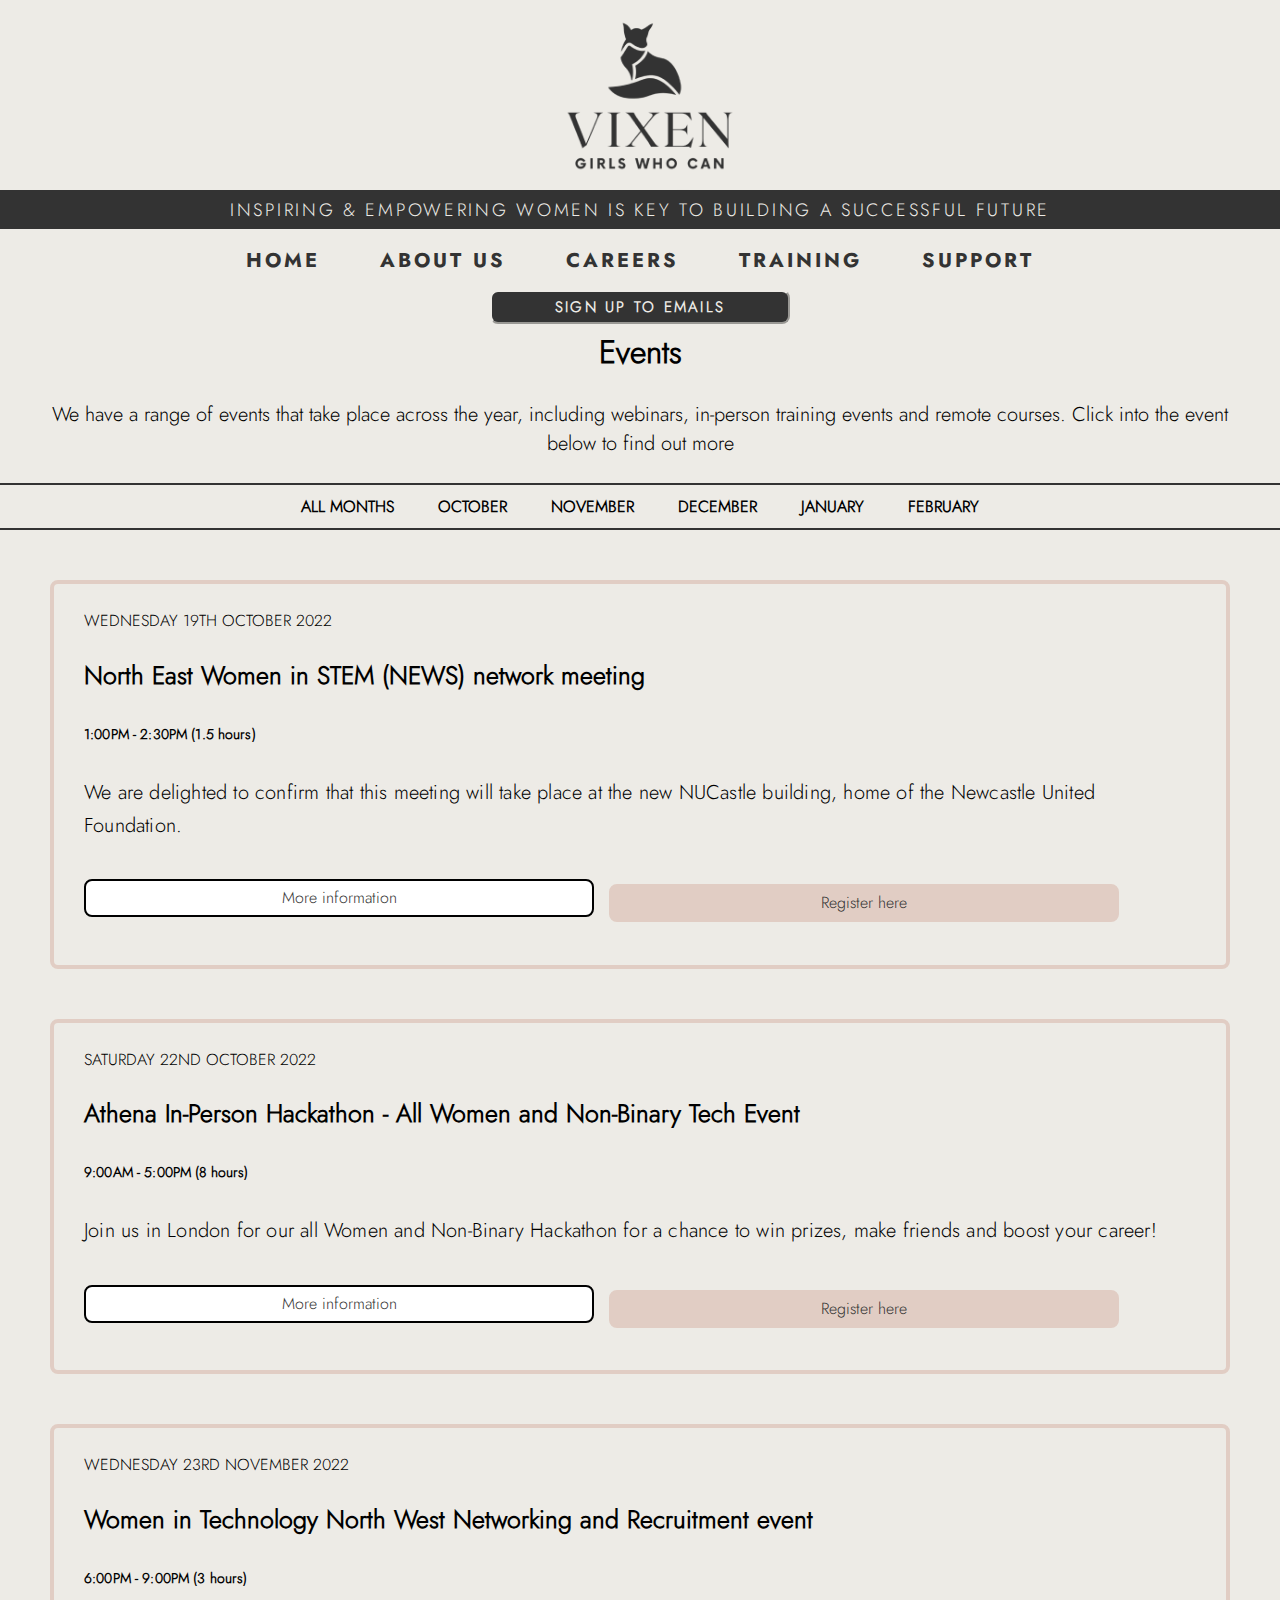
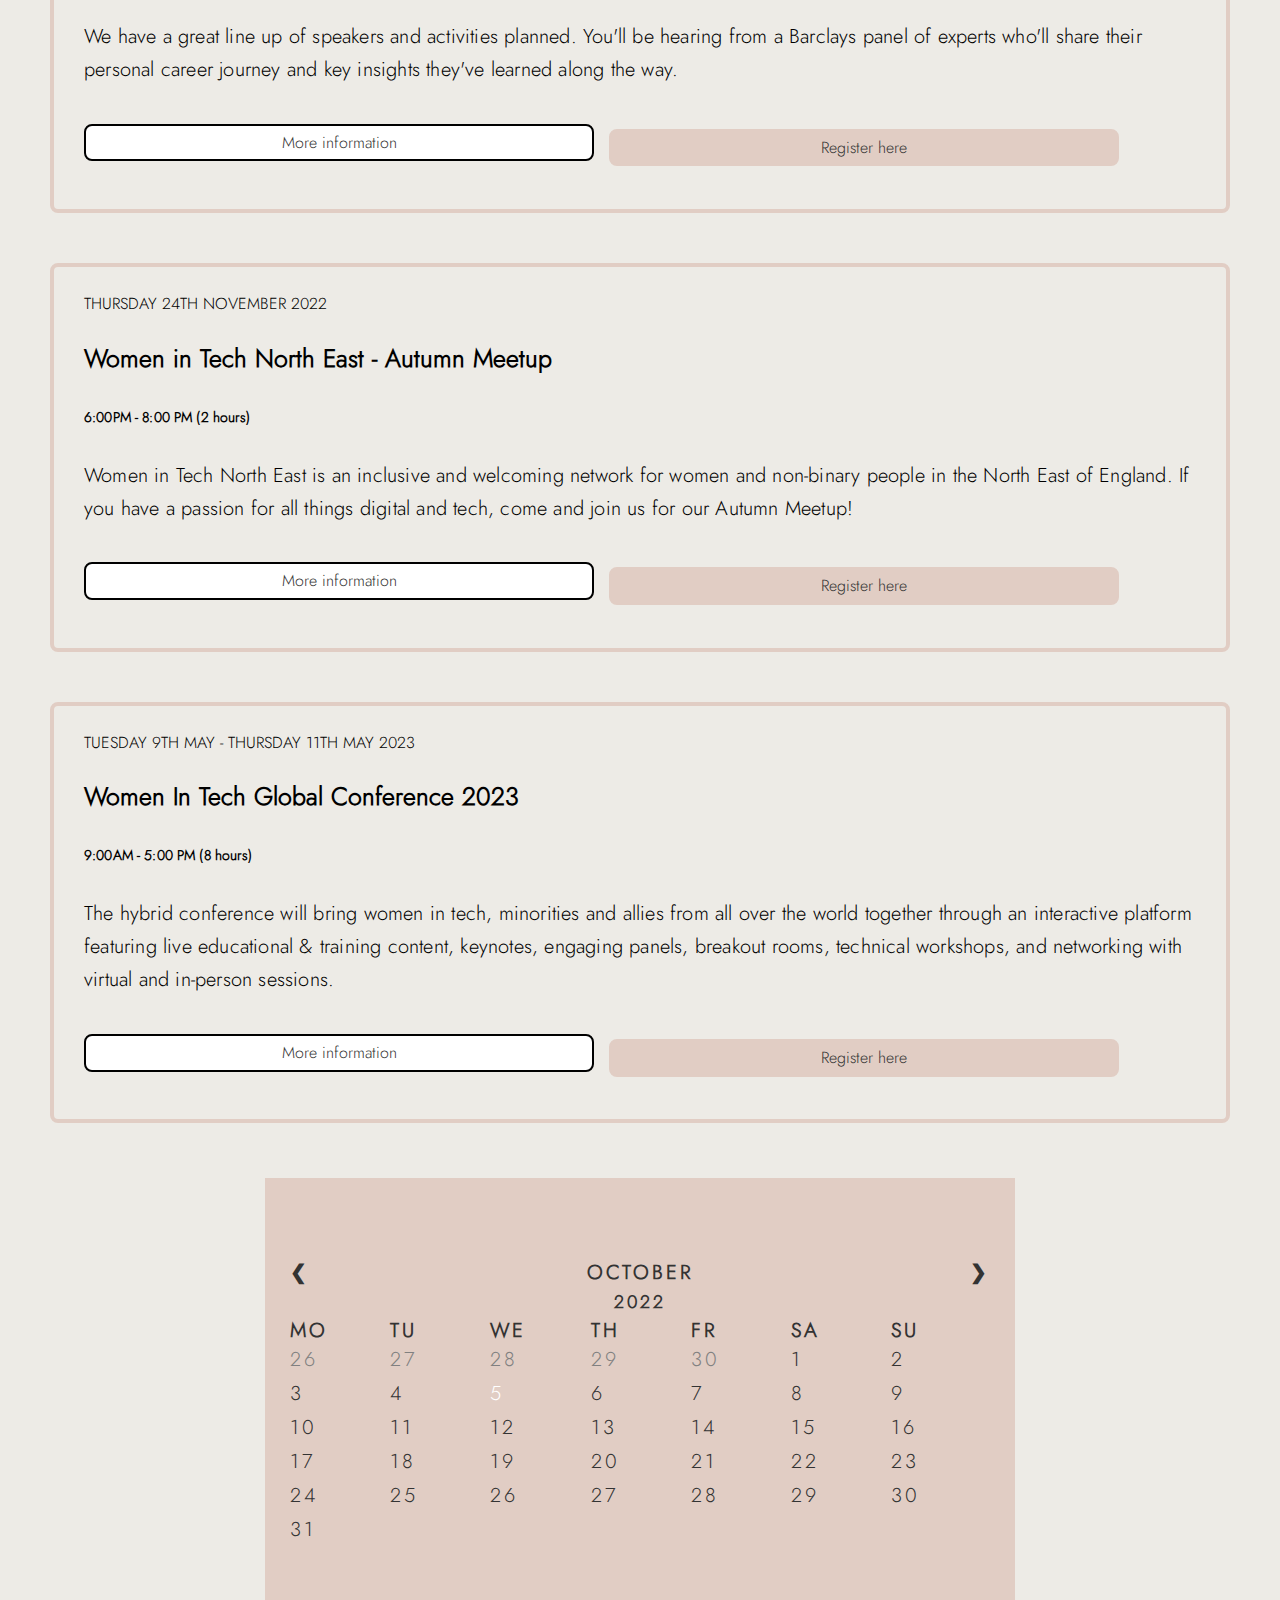
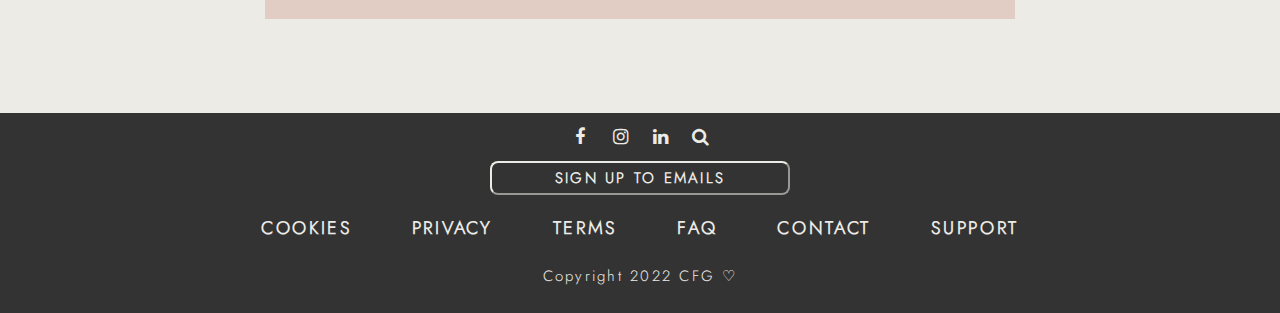
==== commit 3fc2719f: "Added jobs page to all pages" ====
--- a/Events.html
+++ b/Events.html
@@ -31,9 +31,11 @@
         <nav>
             <ul>                
                 <li id="AboutUs"><a href="Index.html">Home</a></li>
+                <li id="AboutUs"><a href="LinkNotWorkingPage.html">ABout Us</a></li>
                 <li id="navCareers" class="drop">
                     Careers
                     <ul class="dropDown">
+                        <li class="sub-menu"><a href="JobBoard.html">Jobs</a></li>
                         <li class="sub-menu"><a href="LinkNotWorkingPage.html">Training</a></li>
                         <li class="sub-menu"><a href="LinkNotWorkingPage.html">CV Guide</a></li>
                     </ul>
@@ -51,7 +53,7 @@
                     Support
                     <ul class="dropDown">
                         <li class="sub-menu"><a href="LinkNotWorkingPage.html">Network</a></li>
-                        <li class="sub-menu"><a href="events.html">Events</a></li>
+                        <li class="sub-menu"><a href="Events.html">Events</a></li>
                         <li class="sub-menu"><a href="LinkNotWorkingPage.html">Contact Us</a></li>
                         <li class="sub-menu"><a href="LinkNotWorkingPage.html">Blog</a></li>
                     </ul>
--- a/Content/CSS/Nav.css
+++ b/Content/CSS/Nav.css
@@ -82,7 +82,14 @@
     
   }
 
-@media screen and (max-width:800px) {
+@media screen and (max-width:1000px) {
+
+    html, body {
+      overflow-x: hidden;
+    }
+    body {
+      position: relative
+    }
 
     nav {
         margin-top: 0px
@@ -94,6 +101,6 @@
     }
 
     #home, #navCareers, #navTraining, #navTerms, #navContact #navFAQ {
-        display:none;
+        display:none !important;
     }
 }--- a/Content/CSS/BaseCode.css
+++ b/Content/CSS/BaseCode.css
@@ -282,7 +282,7 @@
   height: 0;
 }
 
-.container {
+.container-job {
   display: flex;
   text-align: top;
   background-color: #EDEBE6;
